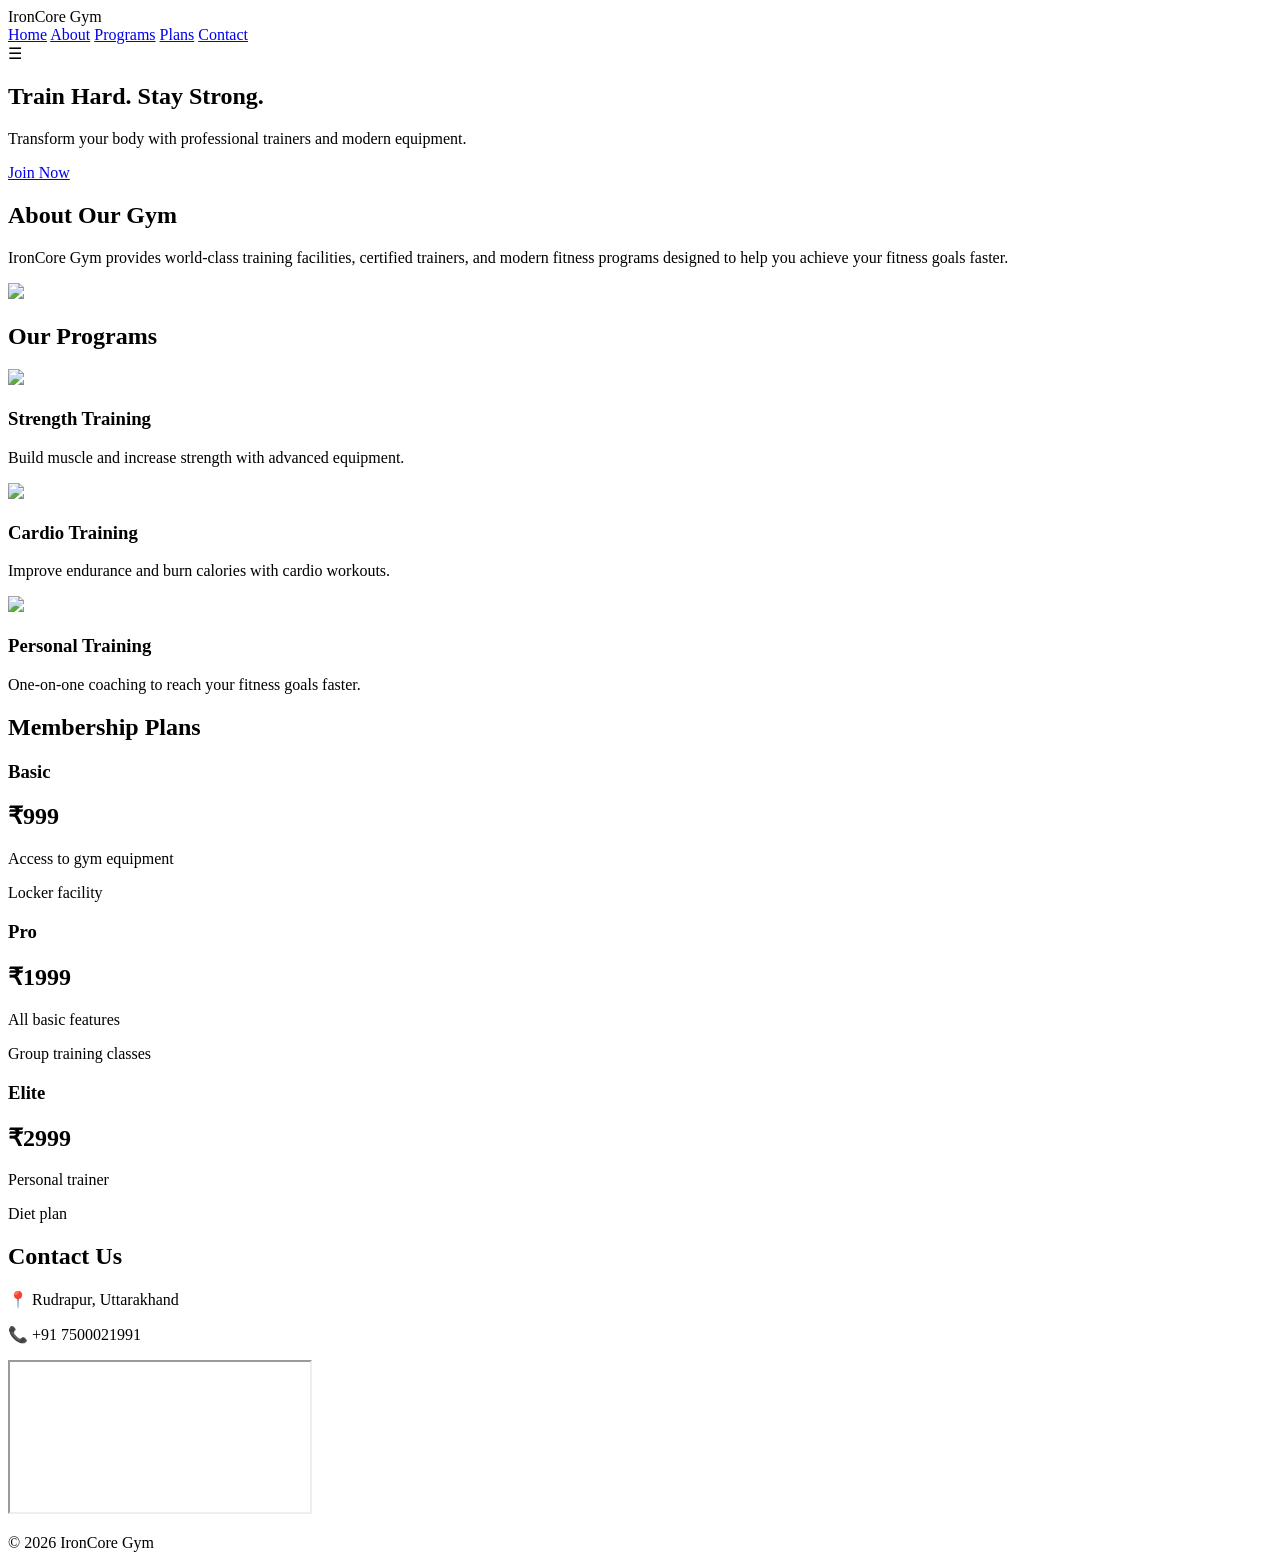
==== index.html @ 172d41c4 "Add initial HTML structure for IronCore Gym website" ====
<!DOCTYPE html>
<html lang="en">
<head>
<meta charset="UTF-8">
<meta name="viewport" content="width=device-width, initial-scale=1.0">
<title>IronCore Gym</title>

<link rel="stylesheet" href="style.css">

<link href="https://fonts.googleapis.com/css2?family=Poppins:wght@300;400;600;700&display=swap" rel="stylesheet">

</head>
<body>

<header>

<div class="logo">IronCore Gym</div>

<nav id="nav">

<a href="#home">Home</a>
<a href="#about">About</a>
<a href="#programs">Programs</a>
<a href="#plans">Plans</a>
<a href="#contact">Contact</a>

</nav>

<div class="menu-btn" id="menuBtn">☰</div>

</header>


<section class="hero" id="home">

<div class="hero-content">

<h1>Train Hard. Stay Strong.</h1>

<p>Transform your body with professional trainers and modern equipment.</p>

<a href="#plans" class="btn">Join Now</a>

</div>

</section>


<section class="about section" id="about">

<div class="container">

<div class="about-text">

<h2>About Our Gym</h2>

<p>
IronCore Gym provides world-class training facilities, certified trainers, and modern fitness programs designed to help you achieve your fitness goals faster.
</p>

</div>

<img src="https://images.unsplash.com/photo-1599058917765-a780eda07a3e?auto=format&fit=crop&w=900&q=60">

</div>

</section>


<section class="programs section" id="programs">

<h2 class="title">Our Programs</h2>

<div class="cards">

<div class="card">
<img src="https://images.unsplash.com/photo-1581009146145-b5ef050c2e1e?auto=format&fit=crop&w=800&q=60">
<h3>Strength Training</h3>
<p>Build muscle and increase strength with advanced equipment.</p>
</div>

<div class="card">
<img src="https://images.unsplash.com/photo-1571902943202-507ec2618e8f?auto=format&fit=crop&w=800&q=60">
<h3>Cardio Training</h3>
<p>Improve endurance and burn calories with cardio workouts.</p>
</div>

<div class="card">
<img src="https://images.unsplash.com/photo-1605296867304-46d5465a13f1?auto=format&fit=crop&w=800&q=60">
<h3>Personal Training</h3>
<p>One-on-one coaching to reach your fitness goals faster.</p>
</div>

</div>

</section>


<section class="plans section" id="plans">

<h2 class="title">Membership Plans</h2>

<div class="cards">

<div class="plan">
<h3>Basic</h3>
<h2>₹999</h2>
<p>Access to gym equipment</p>
<p>Locker facility</p>
</div>

<div class="plan">
<h3>Pro</h3>
<h2>₹1999</h2>
<p>All basic features</p>
<p>Group training classes</p>
</div>

<div class="plan">
<h3>Elite</h3>
<h2>₹2999</h2>
<p>Personal trainer</p>
<p>Diet plan</p>
</div>

</div>

</section>


<section class="contact section" id="contact">

<h2 class="title">Contact Us</h2>

<p>📍 Rudrapur, Uttarakhand</p>
<p>📞 +91 7500021991</p>

<iframe src="https://maps.google.com/maps?q=Rudrapur%20Uttarakhand&t=&z=13&ie=UTF8&iwloc=&output=embed"></iframe>

</section>


<footer>

<p>© 2026 IronCore Gym</p>

</footer>

<script src="script.js"></script>

</body>
</html>
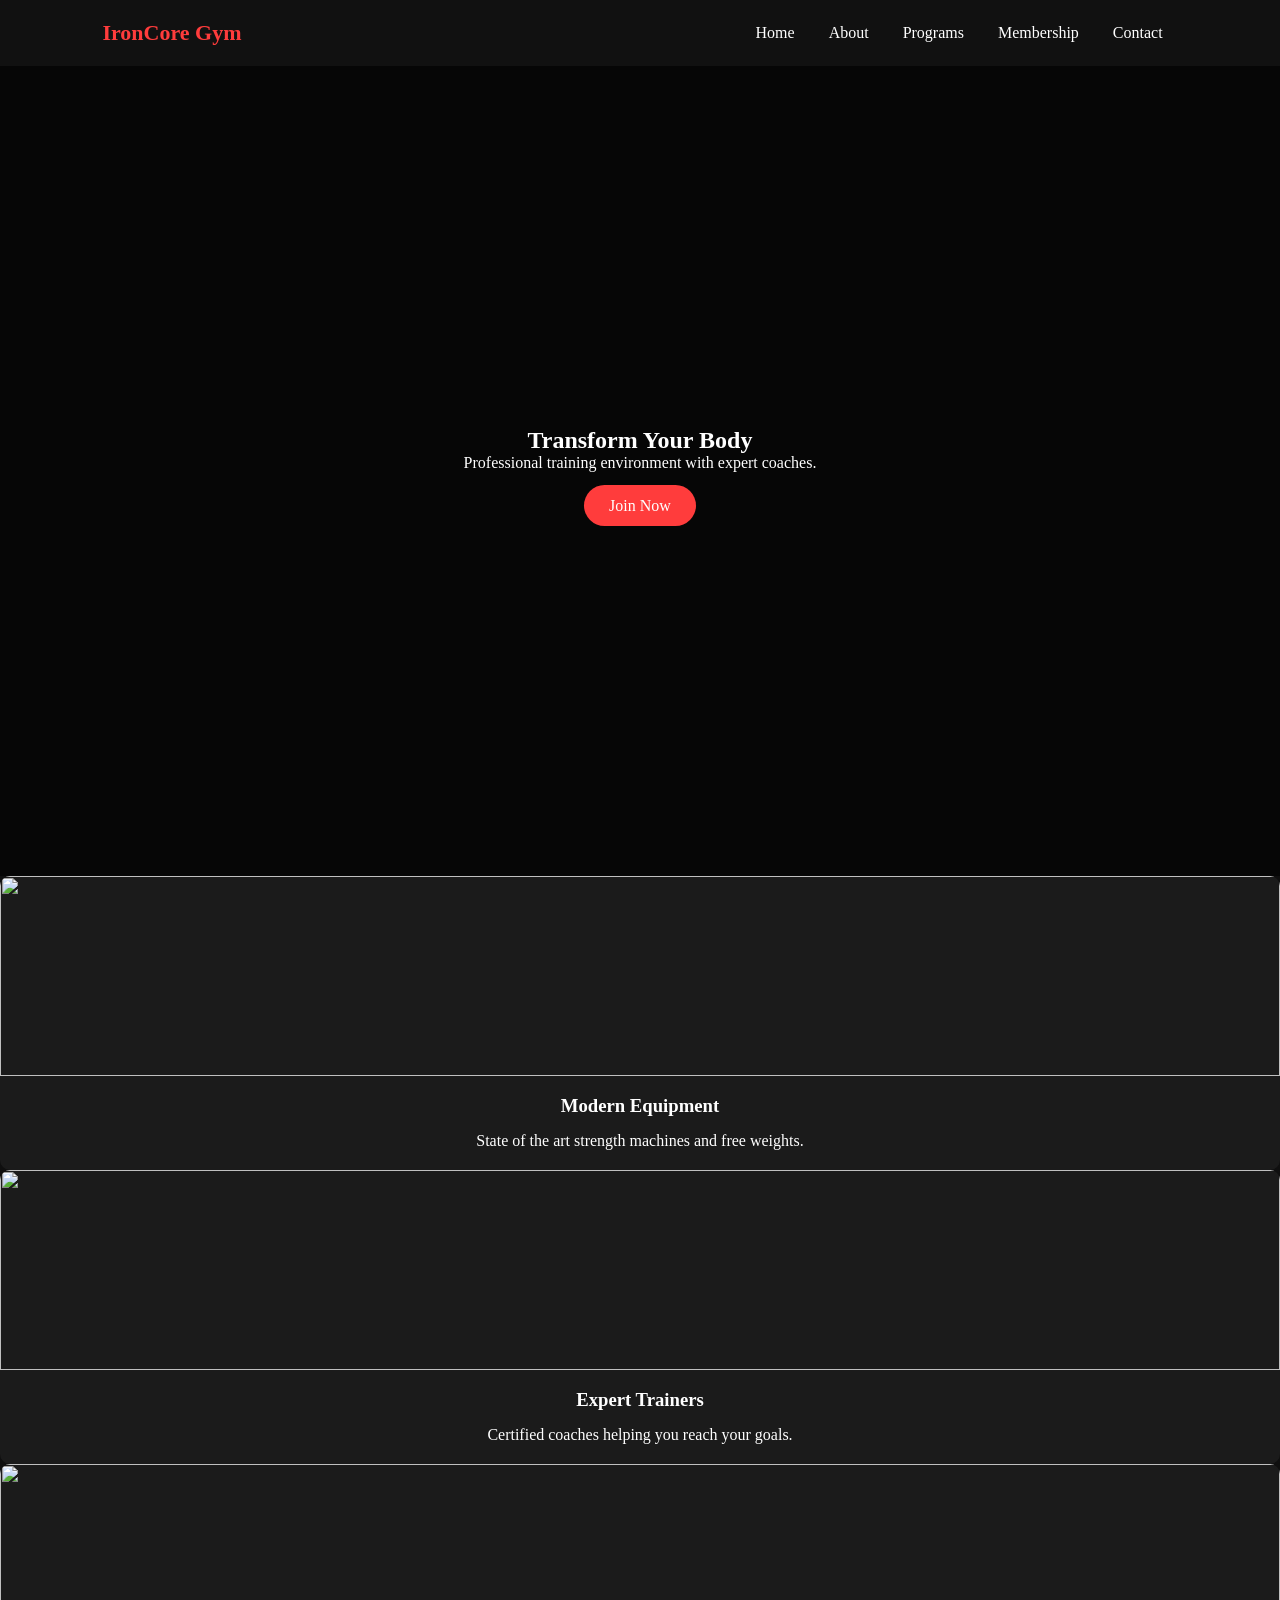
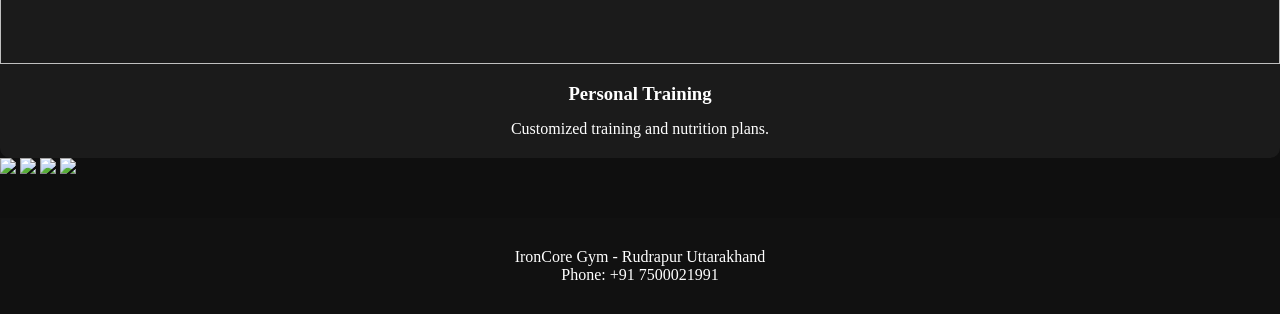
==== commit 1426d883: "Refactor index.html structure and content" ====
--- a/index.html
+++ b/index.html
@@ -1,150 +1,105 @@
 <!DOCTYPE html>
 <html lang="en">
 <head>
+
 <meta charset="UTF-8">
 <meta name="viewport" content="width=device-width, initial-scale=1.0">
+
 <title>IronCore Gym</title>
 
 <link rel="stylesheet" href="style.css">
 
-<link href="https://fonts.googleapis.com/css2?family=Poppins:wght@300;400;600;700&display=swap" rel="stylesheet">
+</head>
 
-</head>
 <body>
 
 <header>
 
-<div class="logo">IronCore Gym</div>
+<h1 class="logo">IronCore Gym</h1>
 
-<nav id="nav">
+<nav>
 
-<a href="#home">Home</a>
-<a href="#about">About</a>
-<a href="#programs">Programs</a>
-<a href="#plans">Plans</a>
-<a href="#contact">Contact</a>
+<a href="index.html">Home</a>
+<a href="about.html">About</a>
+<a href="programs.html">Programs</a>
+<a href="membership.html">Membership</a>
+<a href="contact.html">Contact</a>
 
 </nav>
-
-<div class="menu-btn" id="menuBtn">☰</div>
 
 </header>
 
 
-<section class="hero" id="home">
+<section class="hero">
 
 <div class="hero-content">
 
-<h1>Train Hard. Stay Strong.</h1>
+<h2>Transform Your Body</h2>
 
-<p>Transform your body with professional trainers and modern equipment.</p>
+<p>Professional training environment with expert coaches.</p>
 
-<a href="#plans" class="btn">Join Now</a>
+<a href="membership.html" class="btn">Join Now</a>
 
 </div>
 
 </section>
 
 
-<section class="about section" id="about">
+<section class="features">
 
-<div class="container">
+<div class="card">
 
-<div class="about-text">
+<img src="https://images.unsplash.com/photo-1534438327276-14e5300c3a48">
 
-<h2>About Our Gym</h2>
+<h3>Modern Equipment</h3>
 
-<p>
-IronCore Gym provides world-class training facilities, certified trainers, and modern fitness programs designed to help you achieve your fitness goals faster.
-</p>
+<p>State of the art strength machines and free weights.</p>
 
 </div>
 
-<img src="https://images.unsplash.com/photo-1599058917765-a780eda07a3e?auto=format&fit=crop&w=900&q=60">
+
+<div class="card">
+
+<img src="https://images.unsplash.com/photo-1517836357463-d25dfeac3438">
+
+<h3>Expert Trainers</h3>
+
+<p>Certified coaches helping you reach your goals.</p>
+
+</div>
+
+
+<div class="card">
+
+<img src="https://images.unsplash.com/photo-1518611012118-fd2b1d1d1c4b">
+
+<h3>Personal Training</h3>
+
+<p>Customized training and nutrition plans.</p>
 
 </div>
 
 </section>
 
 
-<section class="programs section" id="programs">
+<section class="gallery">
 
-<h2 class="title">Our Programs</h2>
-
-<div class="cards">
-
-<div class="card">
-<img src="https://images.unsplash.com/photo-1581009146145-b5ef050c2e1e?auto=format&fit=crop&w=800&q=60">
-<h3>Strength Training</h3>
-<p>Build muscle and increase strength with advanced equipment.</p>
-</div>
-
-<div class="card">
-<img src="https://images.unsplash.com/photo-1571902943202-507ec2618e8f?auto=format&fit=crop&w=800&q=60">
-<h3>Cardio Training</h3>
-<p>Improve endurance and burn calories with cardio workouts.</p>
-</div>
-
-<div class="card">
-<img src="https://images.unsplash.com/photo-1605296867304-46d5465a13f1?auto=format&fit=crop&w=800&q=60">
-<h3>Personal Training</h3>
-<p>One-on-one coaching to reach your fitness goals faster.</p>
-</div>
-
-</div>
-
-</section>
-
-
-<section class="plans section" id="plans">
-
-<h2 class="title">Membership Plans</h2>
-
-<div class="cards">
-
-<div class="plan">
-<h3>Basic</h3>
-<h2>₹999</h2>
-<p>Access to gym equipment</p>
-<p>Locker facility</p>
-</div>
-
-<div class="plan">
-<h3>Pro</h3>
-<h2>₹1999</h2>
-<p>All basic features</p>
-<p>Group training classes</p>
-</div>
-
-<div class="plan">
-<h3>Elite</h3>
-<h2>₹2999</h2>
-<p>Personal trainer</p>
-<p>Diet plan</p>
-</div>
-
-</div>
-
-</section>
-
-
-<section class="contact section" id="contact">
-
-<h2 class="title">Contact Us</h2>
-
-<p>📍 Rudrapur, Uttarakhand</p>
-<p>📞 +91 7500021991</p>
-
-<iframe src="https://maps.google.com/maps?q=Rudrapur%20Uttarakhand&t=&z=13&ie=UTF8&iwloc=&output=embed"></iframe>
+<img src="https://images.unsplash.com/photo-1549060279-7e168fcee0c2">
+<img src="https://images.unsplash.com/photo-1571019613914-85f342c1d4b2">
+<img src="https://images.unsplash.com/photo-1571019614242-c5c5dee9f50b">
+<img src="https://images.unsplash.com/photo-1599058917765-a780eda07a3e">
 
 </section>
 
 
 <footer>
 
-<p>© 2026 IronCore Gym</p>
+<p>IronCore Gym - Rudrapur Uttarakhand</p>
+
+<p>Phone: +91 7500021991</p>
 
 </footer>
+
 
 <script src="script.js"></script>
 
--- a/style.css
+++ b/style.css
@@ -0,0 +1,166 @@
+*{
+margin:0;
+padding:0;
+box-sizing:border-box;
+font-family:Poppins;
+}
+
+body{
+background:#0f0f0f;
+color:white;
+}
+
+header{
+display:flex;
+justify-content:space-between;
+align-items:center;
+padding:20px 8%;
+background:#111;
+position:sticky;
+top:0;
+z-index:1000;
+}
+
+.logo{
+font-size:22px;
+font-weight:700;
+color:#ff3c3c;
+}
+
+nav a{
+margin:0 15px;
+text-decoration:none;
+color:white;
+}
+
+.menu-btn{
+display:none;
+font-size:26px;
+cursor:pointer;
+}
+
+.hero{
+height:90vh;
+background:
+linear-gradient(rgba(0,0,0,0.6),rgba(0,0,0,0.6)),
+url("https://images.unsplash.com/photo-1558611848-73f7eb4001ab?auto=format&fit=crop&w=1600&q=60");
+background-size:cover;
+background-position:center;
+display:flex;
+align-items:center;
+justify-content:center;
+text-align:center;
+}
+
+.hero h1{
+font-size:55px;
+margin-bottom:15px;
+}
+
+.hero p{
+margin-bottom:25px;
+}
+
+.btn{
+background:#ff3c3c;
+padding:12px 25px;
+border-radius:30px;
+text-decoration:none;
+color:white;
+}
+
+.section{
+padding:80px 10%;
+}
+
+.container{
+display:flex;
+gap:40px;
+align-items:center;
+}
+
+.container img{
+width:50%;
+border-radius:10px;
+}
+
+.title{
+text-align:center;
+margin-bottom:40px;
+font-size:35px;
+}
+
+.cards{
+display:grid;
+grid-template-columns:repeat(auto-fit,minmax(250px,1fr));
+gap:30px;
+}
+
+.card{
+background:#1b1b1b;
+border-radius:10px;
+overflow:hidden;
+text-align:center;
+padding-bottom:20px;
+}
+
+.card img{
+width:100%;
+height:200px;
+object-fit:cover;
+}
+
+.card h3{
+margin:15px 0;
+}
+
+.plan{
+background:#1b1b1b;
+padding:30px;
+text-align:center;
+border-radius:10px;
+}
+
+iframe{
+width:100%;
+height:300px;
+border:0;
+margin-top:20px;
+}
+
+footer{
+background:#111;
+text-align:center;
+padding:30px;
+margin-top:40px;
+}
+
+@media(max-width:900px){
+
+.container{
+flex-direction:column;
+}
+
+.container img{
+width:100%;
+}
+
+nav{
+display:none;
+flex-direction:column;
+background:#111;
+position:absolute;
+top:70px;
+right:0;
+padding:20px;
+}
+
+nav.active{
+display:flex;
+}
+
+.menu-btn{
+display:block;
+}
+
+}
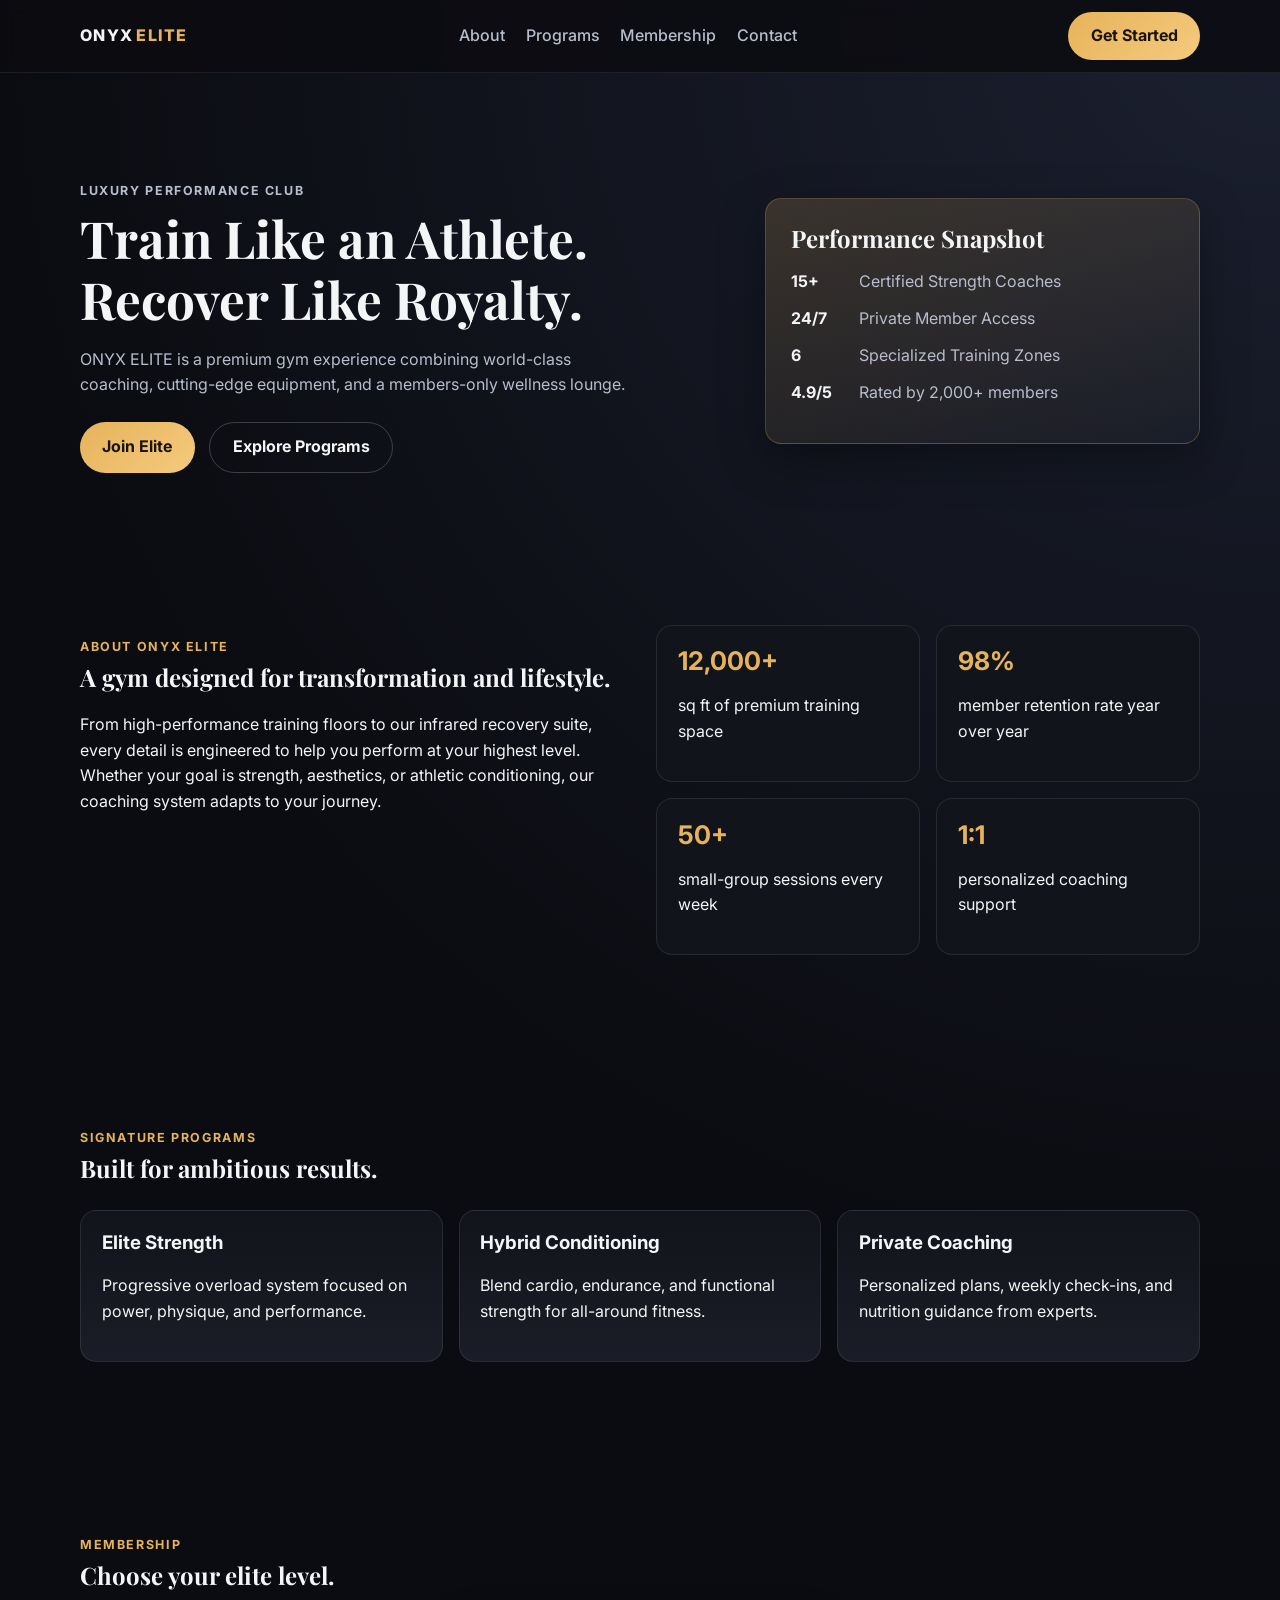
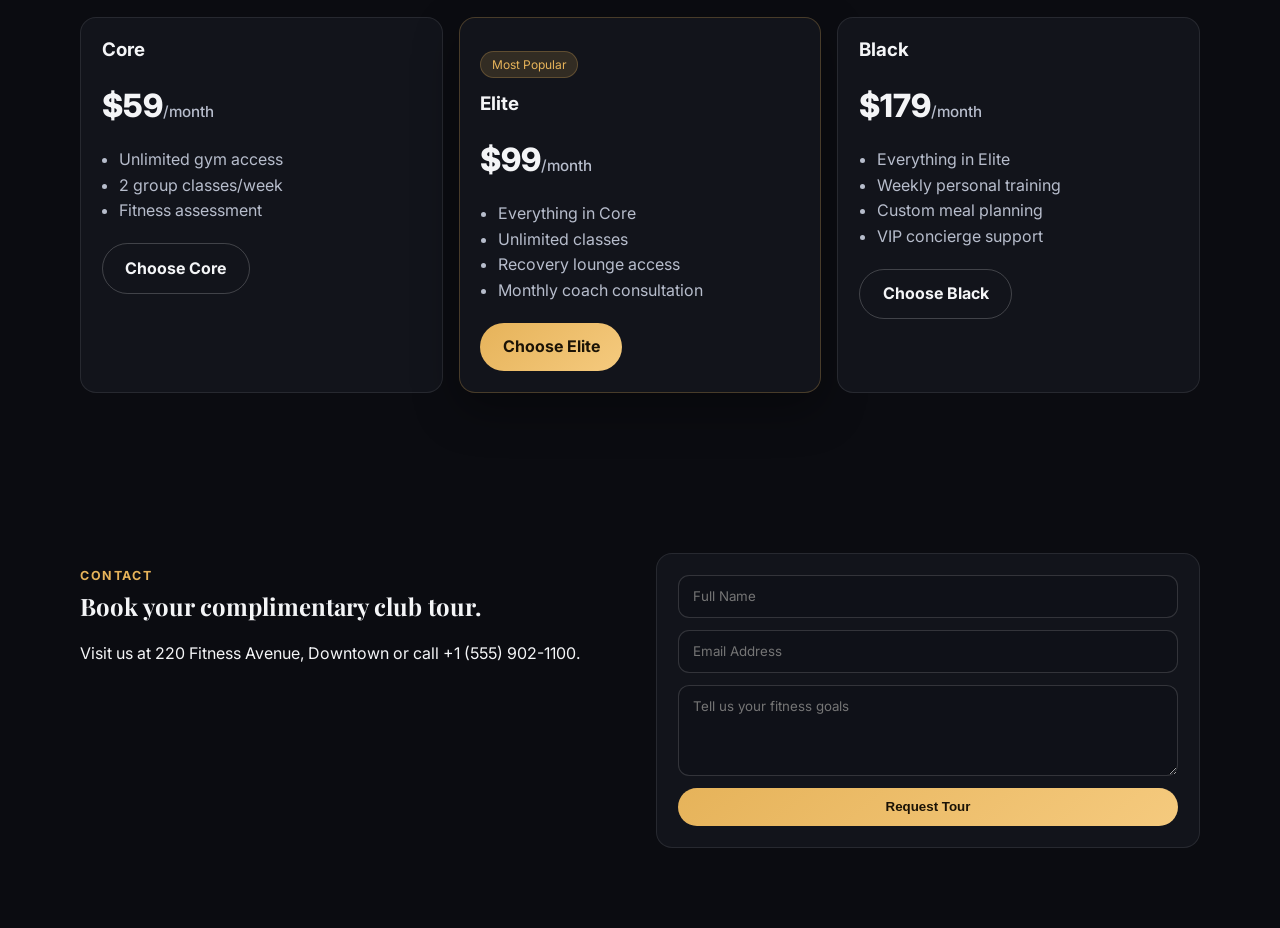
==== commit 95104e95: "Create premium gym landing page with modern styling" ====
--- a/index.html
+++ b/index.html
@@ -1,107 +1,166 @@
 <!DOCTYPE html>
 <html lang="en">
 <head>
+  <meta charset="UTF-8">
+  <meta name="viewport" content="width=device-width, initial-scale=1.0">
+  <title>ONYX ELITE | Premium Fitness Club</title>
+  <link rel="preconnect" href="https://fonts.googleapis.com">
+  <link rel="preconnect" href="https://fonts.gstatic.com" crossorigin>
+  <link href="https://fonts.googleapis.com/css2?family=Inter:wght@400;500;600;700;800&family=Playfair+Display:wght@600;700&display=swap" rel="stylesheet">
+  <link rel="stylesheet" href="style.css">
+</head>
+<body>
+  <header class="site-header">
+    <div class="container nav-wrap">
+      <a href="#" class="brand">ONYX<span>ELITE</span></a>
+      <nav class="site-nav">
+        <a href="#about">About</a>
+        <a href="#programs">Programs</a>
+        <a href="#membership">Membership</a>
+        <a href="#contact">Contact</a>
+      </nav>
+      <a href="#membership" class="btn btn-primary">Get Started</a>
+    </div>
+  </header>
 
-<meta charset="UTF-8">
-<meta name="viewport" content="width=device-width, initial-scale=1.0">
+  <main>
+    <section class="hero">
+      <div class="container hero-grid">
+        <div class="hero-copy">
+          <p class="eyebrow">Luxury Performance Club</p>
+          <h1>Train Like an Athlete. Recover Like Royalty.</h1>
+          <p>
+            ONYX ELITE is a premium gym experience combining world-class coaching,
+            cutting-edge equipment, and a members-only wellness lounge.
+          </p>
+          <div class="hero-actions">
+            <a href="#membership" class="btn btn-primary">Join Elite</a>
+            <a href="#programs" class="btn btn-secondary">Explore Programs</a>
+          </div>
+        </div>
+        <aside class="hero-card">
+          <h2>Performance Snapshot</h2>
+          <ul>
+            <li><strong>15+</strong> Certified Strength Coaches</li>
+            <li><strong>24/7</strong> Private Member Access</li>
+            <li><strong>6</strong> Specialized Training Zones</li>
+            <li><strong>4.9/5</strong> Rated by 2,000+ members</li>
+          </ul>
+        </aside>
+      </div>
+    </section>
 
-<title>IronCore Gym</title>
+    <section id="about" class="section about">
+      <div class="container about-grid">
+        <div>
+          <p class="eyebrow">About ONYX ELITE</p>
+          <h2>A gym designed for transformation and lifestyle.</h2>
+          <p>
+            From high-performance training floors to our infrared recovery suite,
+            every detail is engineered to help you perform at your highest level.
+            Whether your goal is strength, aesthetics, or athletic conditioning,
+            our coaching system adapts to your journey.
+          </p>
+        </div>
+        <div class="stats-grid">
+          <article>
+            <h3>12,000+</h3>
+            <p>sq ft of premium training space</p>
+          </article>
+          <article>
+            <h3>98%</h3>
+            <p>member retention rate year over year</p>
+          </article>
+          <article>
+            <h3>50+</h3>
+            <p>small-group sessions every week</p>
+          </article>
+          <article>
+            <h3>1:1</h3>
+            <p>personalized coaching support</p>
+          </article>
+        </div>
+      </div>
+    </section>
 
-<link rel="stylesheet" href="style.css">
+    <section id="programs" class="section programs">
+      <div class="container">
+        <p class="eyebrow">Signature Programs</p>
+        <h2>Built for ambitious results.</h2>
+        <div class="card-grid">
+          <article class="card">
+            <h3>Elite Strength</h3>
+            <p>Progressive overload system focused on power, physique, and performance.</p>
+          </article>
+          <article class="card">
+            <h3>Hybrid Conditioning</h3>
+            <p>Blend cardio, endurance, and functional strength for all-around fitness.</p>
+          </article>
+          <article class="card">
+            <h3>Private Coaching</h3>
+            <p>Personalized plans, weekly check-ins, and nutrition guidance from experts.</p>
+          </article>
+        </div>
+      </div>
+    </section>
 
-</head>
+    <section id="membership" class="section membership">
+      <div class="container">
+        <p class="eyebrow">Membership</p>
+        <h2>Choose your elite level.</h2>
+        <div class="pricing-grid">
+          <article class="price-card">
+            <h3>Core</h3>
+            <p class="price">$59<span>/month</span></p>
+            <ul>
+              <li>Unlimited gym access</li>
+              <li>2 group classes/week</li>
+              <li>Fitness assessment</li>
+            </ul>
+            <a href="#contact" class="btn btn-secondary">Choose Core</a>
+          </article>
+          <article class="price-card featured">
+            <p class="tag">Most Popular</p>
+            <h3>Elite</h3>
+            <p class="price">$99<span>/month</span></p>
+            <ul>
+              <li>Everything in Core</li>
+              <li>Unlimited classes</li>
+              <li>Recovery lounge access</li>
+              <li>Monthly coach consultation</li>
+            </ul>
+            <a href="#contact" class="btn btn-primary">Choose Elite</a>
+          </article>
+          <article class="price-card">
+            <h3>Black</h3>
+            <p class="price">$179<span>/month</span></p>
+            <ul>
+              <li>Everything in Elite</li>
+              <li>Weekly personal training</li>
+              <li>Custom meal planning</li>
+              <li>VIP concierge support</li>
+            </ul>
+            <a href="#contact" class="btn btn-secondary">Choose Black</a>
+          </article>
+        </div>
+      </div>
+    </section>
 
-<body>
-
-<header>
-
-<h1 class="logo">IronCore Gym</h1>
-
-<nav>
-
-<a href="index.html">Home</a>
-<a href="about.html">About</a>
-<a href="programs.html">Programs</a>
-<a href="membership.html">Membership</a>
-<a href="contact.html">Contact</a>
-
-</nav>
-
-</header>
-
-
-<section class="hero">
-
-<div class="hero-content">
-
-<h2>Transform Your Body</h2>
-
-<p>Professional training environment with expert coaches.</p>
-
-<a href="membership.html" class="btn">Join Now</a>
-
-</div>
-
-</section>
-
-
-<section class="features">
-
-<div class="card">
-
-<img src="https://images.unsplash.com/photo-1534438327276-14e5300c3a48">
-
-<h3>Modern Equipment</h3>
-
-<p>State of the art strength machines and free weights.</p>
-
-</div>
-
-
-<div class="card">
-
-<img src="https://images.unsplash.com/photo-1517836357463-d25dfeac3438">
-
-<h3>Expert Trainers</h3>
-
-<p>Certified coaches helping you reach your goals.</p>
-
-</div>
-
-
-<div class="card">
-
-<img src="https://images.unsplash.com/photo-1518611012118-fd2b1d1d1c4b">
-
-<h3>Personal Training</h3>
-
-<p>Customized training and nutrition plans.</p>
-
-</div>
-
-</section>
-
-
-<section class="gallery">
-
-<img src="https://images.unsplash.com/photo-1549060279-7e168fcee0c2">
-<img src="https://images.unsplash.com/photo-1571019613914-85f342c1d4b2">
-<img src="https://images.unsplash.com/photo-1571019614242-c5c5dee9f50b">
-<img src="https://images.unsplash.com/photo-1599058917765-a780eda07a3e">
-
-</section>
-
-
-<footer>
-
-<p>IronCore Gym - Rudrapur Uttarakhand</p>
-
-<p>Phone: +91 7500021991</p>
-
-</footer>
-
-
-<script src="script.js"></script>
-
+    <section id="contact" class="section contact">
+      <div class="container contact-wrap">
+        <div>
+          <p class="eyebrow">Contact</p>
+          <h2>Book your complimentary club tour.</h2>
+          <p>Visit us at 220 Fitness Avenue, Downtown or call +1 (555) 902-1100.</p>
+        </div>
+        <form class="contact-form">
+          <input type="text" placeholder="Full Name" required>
+          <input type="email" placeholder="Email Address" required>
+          <textarea rows="4" placeholder="Tell us your fitness goals"></textarea>
+          <button type="submit" class="btn btn-primary">Request Tour</button>
+        </form>
+      </div>
+    </section>
+  </main>
 </body>
 </html>
--- a/style.css
+++ b/style.css
@@ -1,166 +1,298 @@
-*{
-margin:0;
-padding:0;
-box-sizing:border-box;
-font-family:Poppins;
-}
-
-body{
-background:#0f0f0f;
-color:white;
-}
-
-header{
-display:flex;
-justify-content:space-between;
-align-items:center;
-padding:20px 8%;
-background:#111;
-position:sticky;
-top:0;
-z-index:1000;
-}
-
-.logo{
-font-size:22px;
-font-weight:700;
-color:#ff3c3c;
-}
-
-nav a{
-margin:0 15px;
-text-decoration:none;
-color:white;
-}
-
-.menu-btn{
-display:none;
-font-size:26px;
-cursor:pointer;
-}
-
-.hero{
-height:90vh;
-background:
-linear-gradient(rgba(0,0,0,0.6),rgba(0,0,0,0.6)),
-url("https://images.unsplash.com/photo-1558611848-73f7eb4001ab?auto=format&fit=crop&w=1600&q=60");
-background-size:cover;
-background-position:center;
-display:flex;
-align-items:center;
-justify-content:center;
-text-align:center;
-}
-
-.hero h1{
-font-size:55px;
-margin-bottom:15px;
-}
-
-.hero p{
-margin-bottom:25px;
-}
-
-.btn{
-background:#ff3c3c;
-padding:12px 25px;
-border-radius:30px;
-text-decoration:none;
-color:white;
-}
-
-.section{
-padding:80px 10%;
-}
-
-.container{
-display:flex;
-gap:40px;
-align-items:center;
-}
-
-.container img{
-width:50%;
-border-radius:10px;
-}
-
-.title{
-text-align:center;
-margin-bottom:40px;
-font-size:35px;
-}
-
-.cards{
-display:grid;
-grid-template-columns:repeat(auto-fit,minmax(250px,1fr));
-gap:30px;
-}
-
-.card{
-background:#1b1b1b;
-border-radius:10px;
-overflow:hidden;
-text-align:center;
-padding-bottom:20px;
-}
-
-.card img{
-width:100%;
-height:200px;
-object-fit:cover;
-}
-
-.card h3{
-margin:15px 0;
-}
-
-.plan{
-background:#1b1b1b;
-padding:30px;
-text-align:center;
-border-radius:10px;
-}
-
-iframe{
-width:100%;
-height:300px;
-border:0;
-margin-top:20px;
-}
-
-footer{
-background:#111;
-text-align:center;
-padding:30px;
-margin-top:40px;
-}
-
-@media(max-width:900px){
-
-.container{
-flex-direction:column;
-}
-
-.container img{
-width:100%;
-}
-
-nav{
-display:none;
-flex-direction:column;
-background:#111;
-position:absolute;
-top:70px;
-right:0;
-padding:20px;
-}
-
-nav.active{
-display:flex;
-}
-
-.menu-btn{
-display:block;
-}
-
-}
+:root {
+  --bg: #0b0c11;
+  --surface: #12141b;
+  --surface-soft: #1a1d27;
+  --text: #f4f5f7;
+  --muted: #b7bdcc;
+  --primary: #e6b35a;
+  --primary-dark: #bd8c3f;
+  --border: rgba(230, 179, 90, 0.25);
+}
+
+* {
+  box-sizing: border-box;
+}
+
+body {
+  margin: 0;
+  font-family: "Inter", system-ui, -apple-system, sans-serif;
+  background: radial-gradient(circle at top right, #1b2030 0, #0b0c11 45%);
+  color: var(--text);
+  line-height: 1.6;
+}
+
+.container {
+  width: min(1120px, 92%);
+  margin: 0 auto;
+}
+
+.site-header {
+  position: sticky;
+  top: 0;
+  z-index: 20;
+  backdrop-filter: blur(8px);
+  background: rgba(11, 12, 17, 0.82);
+  border-bottom: 1px solid rgba(255, 255, 255, 0.08);
+}
+
+.nav-wrap {
+  display: flex;
+  align-items: center;
+  justify-content: space-between;
+  min-height: 72px;
+  gap: 1rem;
+}
+
+.brand {
+  color: var(--text);
+  text-decoration: none;
+  font-weight: 800;
+  letter-spacing: 0.08em;
+}
+
+.brand span {
+  color: var(--primary);
+  margin-left: 0.2rem;
+}
+
+.site-nav {
+  display: flex;
+  gap: 1.3rem;
+}
+
+.site-nav a {
+  color: var(--muted);
+  text-decoration: none;
+  font-weight: 500;
+  transition: color 0.2s ease;
+}
+
+.site-nav a:hover {
+  color: var(--text);
+}
+
+.btn {
+  border: 0;
+  border-radius: 999px;
+  padding: 0.72rem 1.4rem;
+  text-decoration: none;
+  display: inline-flex;
+  align-items: center;
+  justify-content: center;
+  font-weight: 700;
+}
+
+.btn-primary {
+  background: linear-gradient(140deg, var(--primary), #f5ca7e);
+  color: #1b1306;
+}
+
+.btn-primary:hover {
+  background: linear-gradient(140deg, #f5ca7e, var(--primary));
+}
+
+.btn-secondary {
+  background: transparent;
+  color: var(--text);
+  border: 1px solid rgba(255, 255, 255, 0.2);
+}
+
+.hero {
+  padding: 6rem 0 4.5rem;
+}
+
+.hero-grid {
+  display: grid;
+  grid-template-columns: 1.2fr 0.8fr;
+  gap: 2rem;
+  align-items: center;
+}
+
+.eyebrow {
+  color: var(--primary);
+  letter-spacing: 0.13em;
+  text-transform: uppercase;
+  font-weight: 700;
+  font-size: 0.78rem;
+  margin-bottom: 0.4rem;
+}
+
+h1,
+h2,
+h3 {
+  margin-top: 0;
+  line-height: 1.2;
+}
+
+h1,
+h2 {
+  font-family: "Playfair Display", serif;
+}
+
+h1 {
+  font-size: clamp(2rem, 4vw, 3.7rem);
+  margin-bottom: 1rem;
+}
+
+.hero-copy p {
+  color: var(--muted);
+  max-width: 56ch;
+}
+
+.hero-actions {
+  display: flex;
+  gap: 0.9rem;
+  margin-top: 1.5rem;
+  flex-wrap: wrap;
+}
+
+.hero-card {
+  background: linear-gradient(160deg, rgba(230, 179, 90, 0.18), rgba(255, 255, 255, 0.02));
+  border: 1px solid var(--border);
+  border-radius: 1rem;
+  padding: 1.6rem;
+  box-shadow: 0 16px 45px rgba(0, 0, 0, 0.35);
+}
+
+.hero-card h2 {
+  margin-bottom: 1rem;
+}
+
+.hero-card ul {
+  margin: 0;
+  padding: 0;
+  list-style: none;
+}
+
+.hero-card li {
+  margin-bottom: 0.72rem;
+  color: var(--muted);
+}
+
+.hero-card strong {
+  color: var(--text);
+  min-width: 4rem;
+  display: inline-block;
+}
+
+.section {
+  padding: 5rem 0;
+}
+
+.about-grid {
+  display: grid;
+  grid-template-columns: 1fr 1fr;
+  gap: 2rem;
+  align-items: start;
+}
+
+.stats-grid {
+  display: grid;
+  grid-template-columns: repeat(2, 1fr);
+  gap: 1rem;
+}
+
+.stats-grid article,
+.card,
+.price-card,
+.contact-form {
+  background: var(--surface);
+  border: 1px solid rgba(255, 255, 255, 0.09);
+  border-radius: 1rem;
+  padding: 1.3rem;
+}
+
+.stats-grid h3 {
+  color: var(--primary);
+  font-size: 1.6rem;
+  margin-bottom: 0.4rem;
+}
+
+.card-grid,
+.pricing-grid {
+  margin-top: 1.7rem;
+  display: grid;
+  gap: 1rem;
+}
+
+.card-grid {
+  grid-template-columns: repeat(3, 1fr);
+}
+
+.card {
+  background: linear-gradient(180deg, var(--surface), var(--surface-soft));
+}
+
+.pricing-grid {
+  grid-template-columns: repeat(3, 1fr);
+}
+
+.price-card .price {
+  font-size: 2rem;
+  font-weight: 800;
+  margin: 0.4rem 0 0.8rem;
+}
+
+.price span {
+  font-size: 0.95rem;
+  color: var(--muted);
+  font-weight: 500;
+}
+
+.price-card ul {
+  padding-left: 1.1rem;
+  color: var(--muted);
+  margin-bottom: 1.2rem;
+}
+
+.price-card.featured {
+  border: 1px solid var(--border);
+  box-shadow: 0 16px 45px rgba(0, 0, 0, 0.35);
+}
+
+.tag {
+  display: inline-block;
+  background: rgba(230, 179, 90, 0.15);
+  color: var(--primary);
+  border: 1px solid var(--border);
+  border-radius: 999px;
+  padding: 0.2rem 0.65rem;
+  font-size: 0.75rem;
+  margin-bottom: 0.9rem;
+}
+
+.contact-wrap {
+  display: grid;
+  grid-template-columns: 1fr 1fr;
+  gap: 2rem;
+}
+
+.contact-form {
+  display: grid;
+  gap: 0.75rem;
+}
+
+.contact-form input,
+.contact-form textarea {
+  width: 100%;
+  background: #0f1118;
+  border: 1px solid rgba(255, 255, 255, 0.15);
+  color: var(--text);
+  border-radius: 0.7rem;
+  padding: 0.78rem 0.9rem;
+  font-family: inherit;
+}
+
+@media (max-width: 960px) {
+  .site-nav {
+    display: none;
+  }
+
+  .hero-grid,
+  .about-grid,
+  .contact-wrap,
+  .card-grid,
+  .pricing-grid {
+    grid-template-columns: 1fr;
+  }
+}
